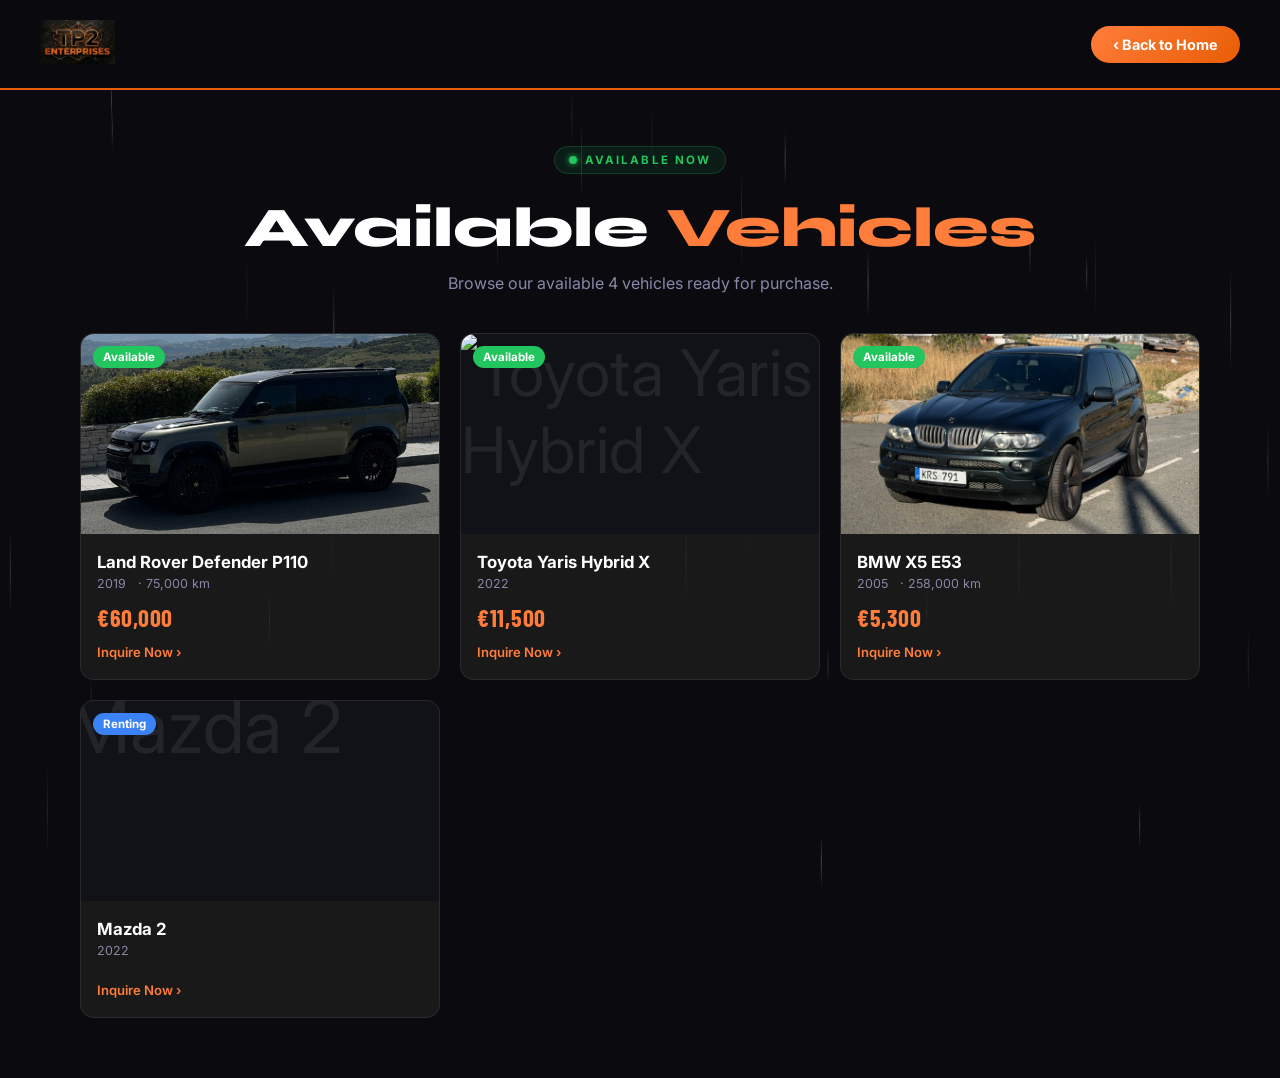
==== available.html @ eb1e7022 "Add Toyota Yaris Hybrid X 2022 to available for €11,500 Added to available page, main inventory pane" ====
<!DOCTYPE html>
<html lang="en">
<head>
  <meta charset="UTF-8" />
  <meta name="viewport" content="width=device-width, initial-scale=1.0" />
  <title>TP2</title>
  <link rel="icon" type="image/png" href="images/Zoomed.png" />
  <link href="https://fonts.googleapis.com/css2?family=Inter:wght@400;500;600;700;800&family=Syne:wght@700;800&family=Barlow+Condensed:wght@600;700;800&display=swap" rel="stylesheet" />
  <style>
    *, *::before, *::after { box-sizing: border-box; margin: 0; padding: 0; }
    :root {
      --brand: #e85d04;
      --brand-light: #ff7d3b;
      --dark: #0a0a0f;
      --dark-2: #111118;
      --dark-3: #1a1a24;
      --border: rgba(255,255,255,0.08);
      --text: #e8e8f0;
      --text-muted: #8888a8;
      --white: #ffffff;
      --radius: 14px;
    }
    html, body { background: var(--dark); color: var(--text); font-family: 'Inter', sans-serif; min-height: 100vh; }

    .page-wrapper { position: relative; z-index: 1; }

    /* Header */
    .top-bar {
      display: flex;
      align-items: center;
      justify-content: space-between;
      padding: 20px 40px;
      border-bottom: 2px solid #e85d04;
      background: rgba(10,10,15,0.95);
      backdrop-filter: blur(16px);
      position: sticky; top: 0; z-index: 10;
    }
    .top-logo img { height: 44px; width: auto; }
    .back-btn {
      display: inline-flex; align-items: center; gap: 8px;
      background: linear-gradient(135deg, var(--brand-light), var(--brand));
      color: #fff; font-weight: 700; font-size: 0.9rem;
      padding: 10px 22px; border-radius: 100px; text-decoration: none;
      transition: transform 0.2s, box-shadow 0.2s;
    }
    .back-btn:hover { transform: translateY(-2px); box-shadow: 0 6px 20px rgba(232,93,4,0.4); }

    /* Hero */
    .page-hero {
      text-align: center;
      padding: 56px 24px 40px;
    }
    .status-badge {
      display: inline-flex; align-items: center; gap: 8px;
      font-size: 0.72rem; font-weight: 700; text-transform: uppercase;
      letter-spacing: 0.18em; color: #22c55e;
      background: rgba(34,197,94,0.1); border: 1px solid rgba(34,197,94,0.2);
      padding: 6px 14px; border-radius: 100px; margin-bottom: 20px;
    }
    .status-dot { width: 8px; height: 8px; background: #22c55e; border-radius: 50%; box-shadow: 0 0 6px #22c55e; }
    .page-title { font-family: 'Syne', sans-serif; font-size: clamp(2.2rem, 5vw, 3.5rem); font-weight: 800; color: #fff; margin-bottom: 12px; }
    .page-title span { color: var(--brand-light); }
    .page-sub { font-size: 1rem; color: var(--text-muted); max-width: 500px; margin: 0 auto; }

    /* Grid */
    .cars-grid {
      display: grid;
      grid-template-columns: repeat(3, 1fr);
      gap: 20px;
      max-width: 1200px;
      margin: 0 auto;
      padding: 0 40px 60px;
    }
    .car-card {
      background: rgba(32,32,32,0.7);
      border: 1px solid var(--border);
      border-radius: var(--radius);
      overflow: hidden;
      text-decoration: none;
      color: inherit;
      transition: transform 0.25s, box-shadow 0.25s, border-color 0.25s;
      display: block;
    }
    .car-card:hover { transform: translateY(-4px); box-shadow: 0 16px 40px rgba(0,0,0,0.4); border-color: rgba(232,93,4,0.3); }
    .car-img {
      width: 100%; height: 200px;
      background: var(--dark-2);
      position: relative;
      overflow: hidden;
      display: flex; align-items: center; justify-content: center;
      font-size: 4rem;
      color: rgba(255,255,255,0.08);
    }
    .car-img img { width: 100%; height: 100%; object-fit: cover; display: block; }
    .car-avail-badge {
      position: absolute; top: 12px; left: 12px;
      background: #22c55e; color: #fff;
      font-size: 0.72rem; font-weight: 700;
      padding: 4px 10px; border-radius: 100px;
      z-index: 2;
    }
    .car-body { padding: 18px 16px; }
    .car-name { font-size: 1.05rem; font-weight: 700; color: var(--white); margin-bottom: 4px; }
    .car-meta { font-size: 0.78rem; color: var(--text-muted); margin-bottom: 12px; }
    .car-meta span { margin-right: 8px; }
    .car-price { font-family: 'Barlow Condensed', sans-serif; font-size: 1.5rem; font-weight: 700; color: var(--brand-light); letter-spacing: 0.03em; }
    .inquire-link {
      display: inline-flex; align-items: center; gap: 6px;
      margin-top: 12px;
      font-size: 0.82rem; font-weight: 600; color: var(--brand-light);
    }

    @media (max-width: 900px) { .cars-grid { grid-template-columns: repeat(2, 1fr); } }
    @media (max-width: 560px) { .cars-grid { grid-template-columns: 1fr; padding: 0 20px 40px; } .top-bar { padding: 16px 20px; } }
  </style>
</head>
<body>

  <div class="page-wrapper">
  <div class="top-bar">
    <a href="index.html" class="top-logo"><img src="images/Zoomed.png" alt="TP2 Enterprises" /></a>
    <a href="index.html" class="back-btn">‹ Back to Home</a>
  </div>

  <div class="page-hero">
    <div class="status-badge"><span class="status-dot"></span> Available Now</div>
    <h1 class="page-title">Available <span>Vehicles</span></h1>
    <p class="page-sub">Browse our available <span id="vehicleCount"></span> vehicles ready for purchase.</p>
  </div>

  <div class="cars-grid">

    <a href="index.html#contact" class="car-card">
      <div class="car-img">
        <span class="car-avail-badge">Available</span>
        <img src="images/IMG_4962.jpeg" alt="Land Rover Defender P110" style="object-position: center 75%; transform: scale(1.4); transform-origin: center 75%;" />
      </div>
      <div class="car-body">
        <div class="car-name">Land Rover Defender P110</div>
        <div class="car-meta"><span>2019</span> · <span>75,000 km</span></div>
        <div class="car-price">€60,000</div>
        <div class="inquire-link">Inquire Now ›</div>
      </div>
    </a>

    <a href="index.html#contact" class="car-card">
      <div class="car-img">
        <span class="car-avail-badge">Available</span>
        <img src="images/yaris-2022.jpeg" alt="Toyota Yaris Hybrid X" style="object-position: center 60%;" />
      </div>
      <div class="car-body">
        <div class="car-name">Toyota Yaris Hybrid X</div>
        <div class="car-meta"><span>2022</span></div>
        <div class="car-price">€11,500</div>
        <div class="inquire-link">Inquire Now ›</div>
      </div>
    </a>

    <a href="index.html#contact" class="car-card">
      <div class="car-img">
        <span class="car-avail-badge">Available</span>
        <img src="images/IMG_5364.jpeg" alt="BMW X5 E53" style="object-position: center 75%;" />
      </div>
      <div class="car-body">
        <div class="car-name">BMW X5 E53</div>
        <div class="car-meta"><span>2005</span> · <span>258,000 km</span></div>
        <div class="car-price">€5,300</div>
        <div class="inquire-link">Inquire Now ›</div>
      </div>
    </a>

    <a href="index.html#contact" class="car-card">
      <div class="car-img">
        <span class="car-avail-badge" style="background:#3b82f6;">Renting</span>
        <img src="images/IMG_3807.jpeg" alt="Mazda 2" style="object-position: 60% 65%; transform: scale(1.15); transform-origin: 60% 65%;" />
      </div>
      <div class="car-body">
        <div class="car-name">Mazda 2</div>
        <div class="car-meta"><span>2022</span></div>
        <div class="inquire-link">Inquire Now ›</div>
      </div>
    </a>

  </div>

  <script>
    document.getElementById('vehicleCount').textContent = document.querySelectorAll('.cars-grid .car-card').length;
  </script>
  </div><!-- /page-wrapper -->
  <canvas id="rainCanvas" style="position:fixed;inset:0;width:100%;height:100%;pointer-events:none;z-index:0;"></canvas>
  <script>
    const rainCanvas = document.getElementById("rainCanvas");
    if (window.innerWidth <= 768) { rainCanvas.style.display = "none"; } else {
    const ctx = rainCanvas.getContext("2d");
    const drops = [];
    const NUM = 40;
    function initCanvas() { rainCanvas.width = window.innerWidth; rainCanvas.height = window.innerHeight; }
    initCanvas();
    window.addEventListener("resize", initCanvas);
    for (let i = 0; i < NUM; i++) drops.push({ x: Math.random() * window.innerWidth, y: Math.random() * window.innerHeight, len: Math.random() * 80 + 40, speed: Math.random() * 1.2 + 0.4, opacity: Math.random() * 0.18 + 0.07 });
    function drawRain() {
      ctx.clearRect(0, 0, rainCanvas.width, rainCanvas.height);
      for (const d of drops) {
        const g = ctx.createLinearGradient(d.x, d.y, d.x, d.y + d.len);
        g.addColorStop(0, "rgba(255,255,255,0)");
        g.addColorStop(0.5, "rgba(255,255,255," + d.opacity + ")");
        g.addColorStop(1, "rgba(255,255,255,0)");
        ctx.beginPath(); ctx.moveTo(d.x, d.y); ctx.lineTo(d.x, d.y + d.len);
        ctx.strokeStyle = g; ctx.lineWidth = 1; ctx.stroke();
        d.y += d.speed;
        if (d.y > rainCanvas.height) { d.y = -d.len; d.x = Math.random() * window.innerWidth; }
      }
      requestAnimationFrame(drawRain);
    }
    drawRain();
    }
  </script>
</body>
</html>
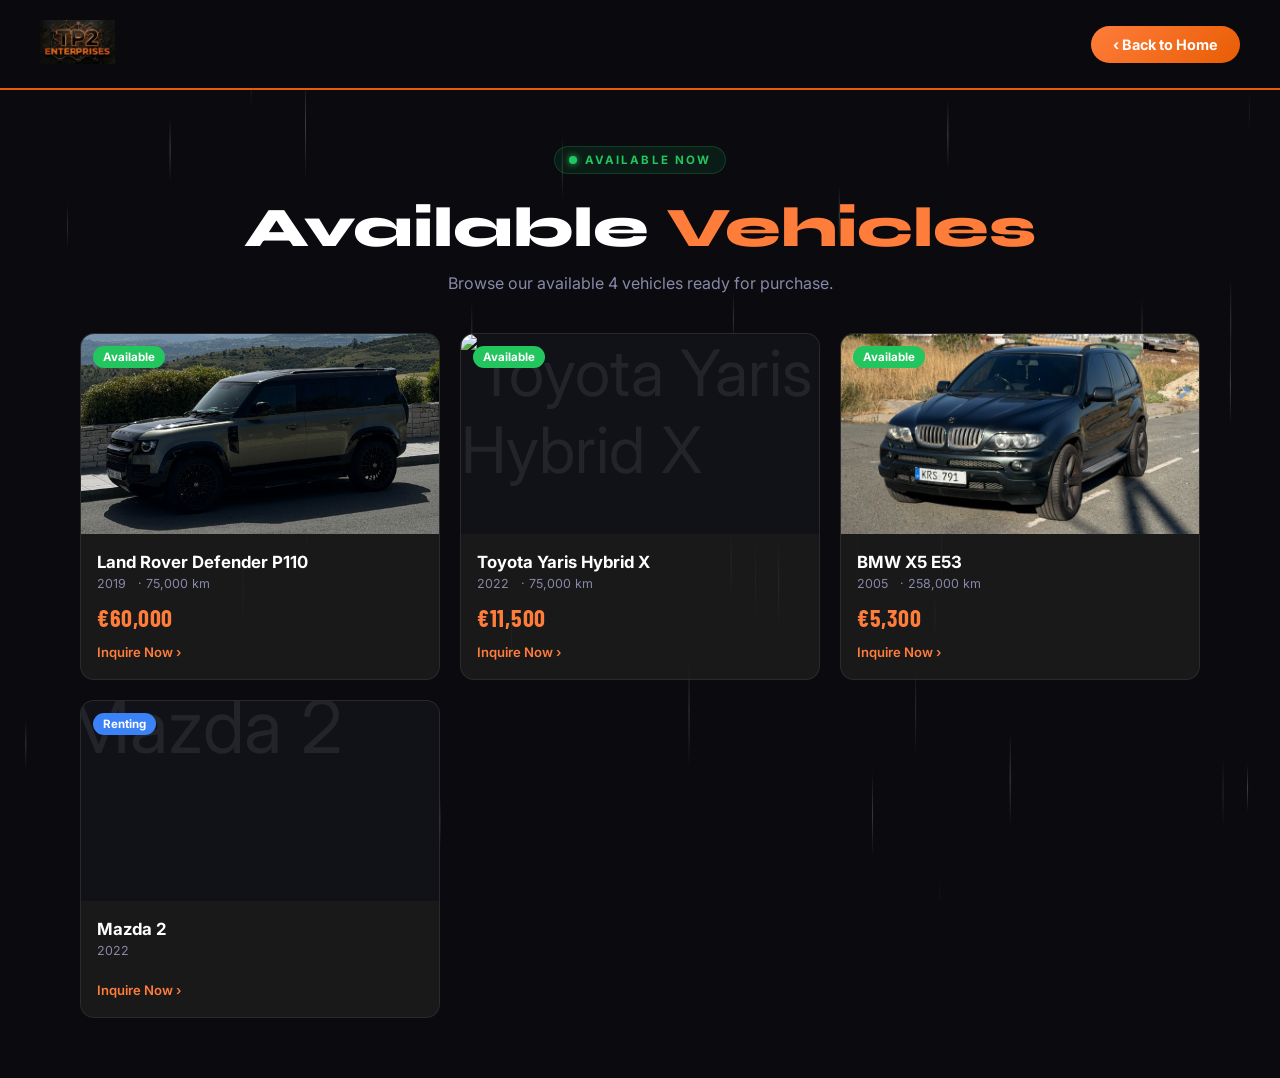
==== commit 955f2fac: "Add 75,000 km mileage to new Toyota Yaris 2022 Co-Authored-By: Claude Opus 4.8 <noreply@anthropic.co" ====
--- a/available.html
+++ b/available.html
@@ -150,7 +150,7 @@
       </div>
       <div class="car-body">
         <div class="car-name">Toyota Yaris Hybrid X</div>
-        <div class="car-meta"><span>2022</span></div>
+        <div class="car-meta"><span>2022</span> · <span>75,000 km</span></div>
         <div class="car-price">€11,500</div>
         <div class="inquire-link">Inquire Now ›</div>
       </div>
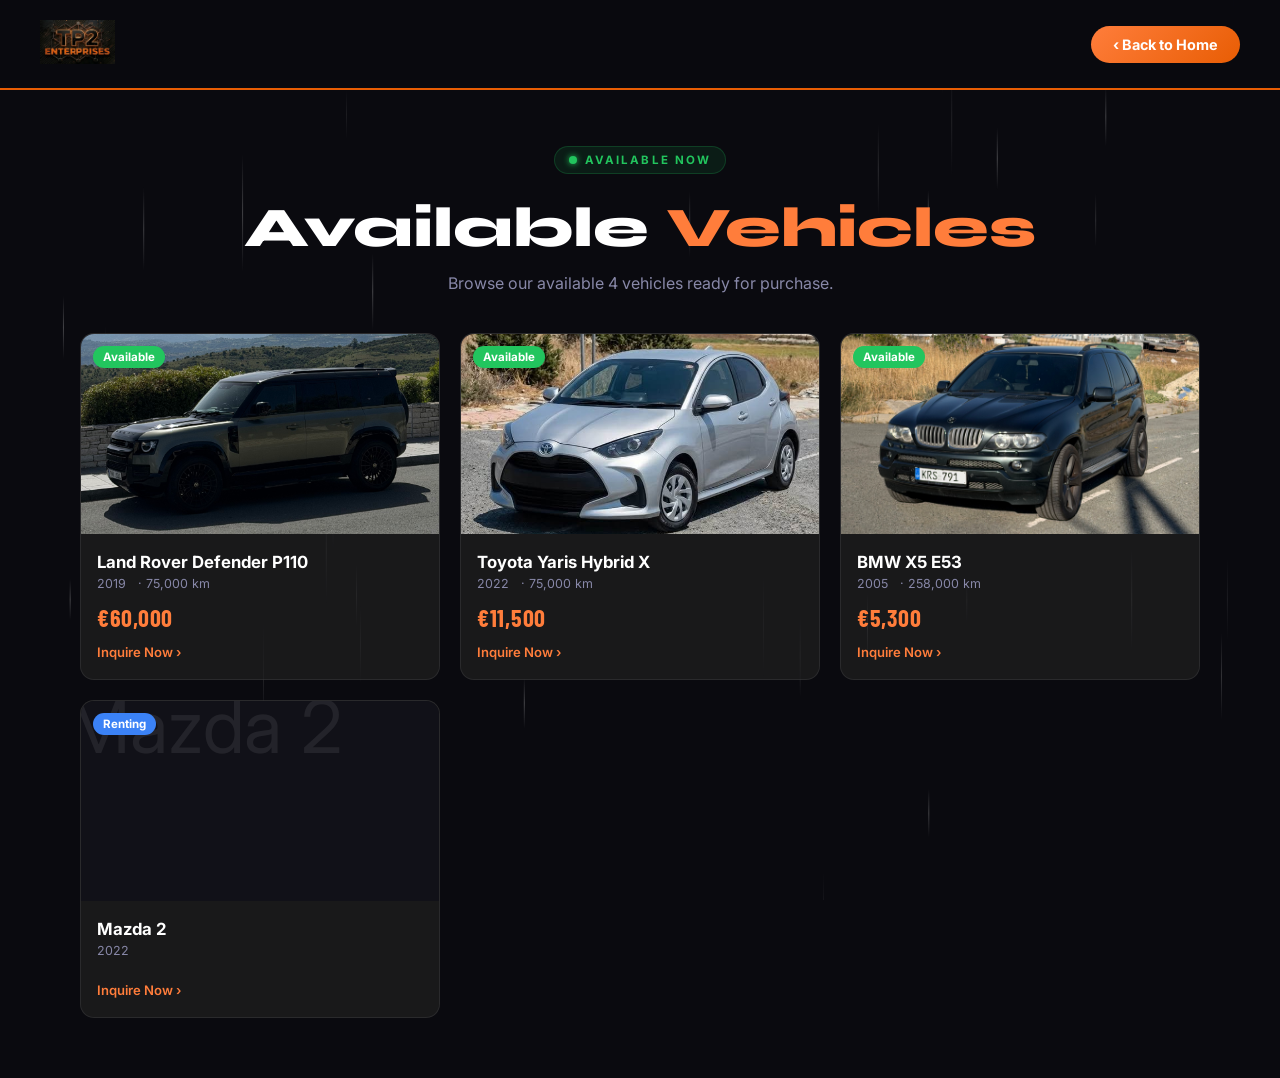
==== commit b02272c5: "Re-center Yaris 2022 image so the car is fully framed Co-Authored-By: Claude Opus 4.8 <noreply@anthr" ====
--- a/available.html
+++ b/available.html
@@ -146,7 +146,7 @@
     <a href="index.html#contact" class="car-card">
       <div class="car-img">
         <span class="car-avail-badge">Available</span>
-        <img src="images/yaris-2022.jpeg" alt="Toyota Yaris Hybrid X" style="object-position: center 60%;" />
+        <img src="images/yaris-2022.jpeg" alt="Toyota Yaris Hybrid X" style="object-position: center 45%;" />
       </div>
       <div class="car-body">
         <div class="car-name">Toyota Yaris Hybrid X</div>
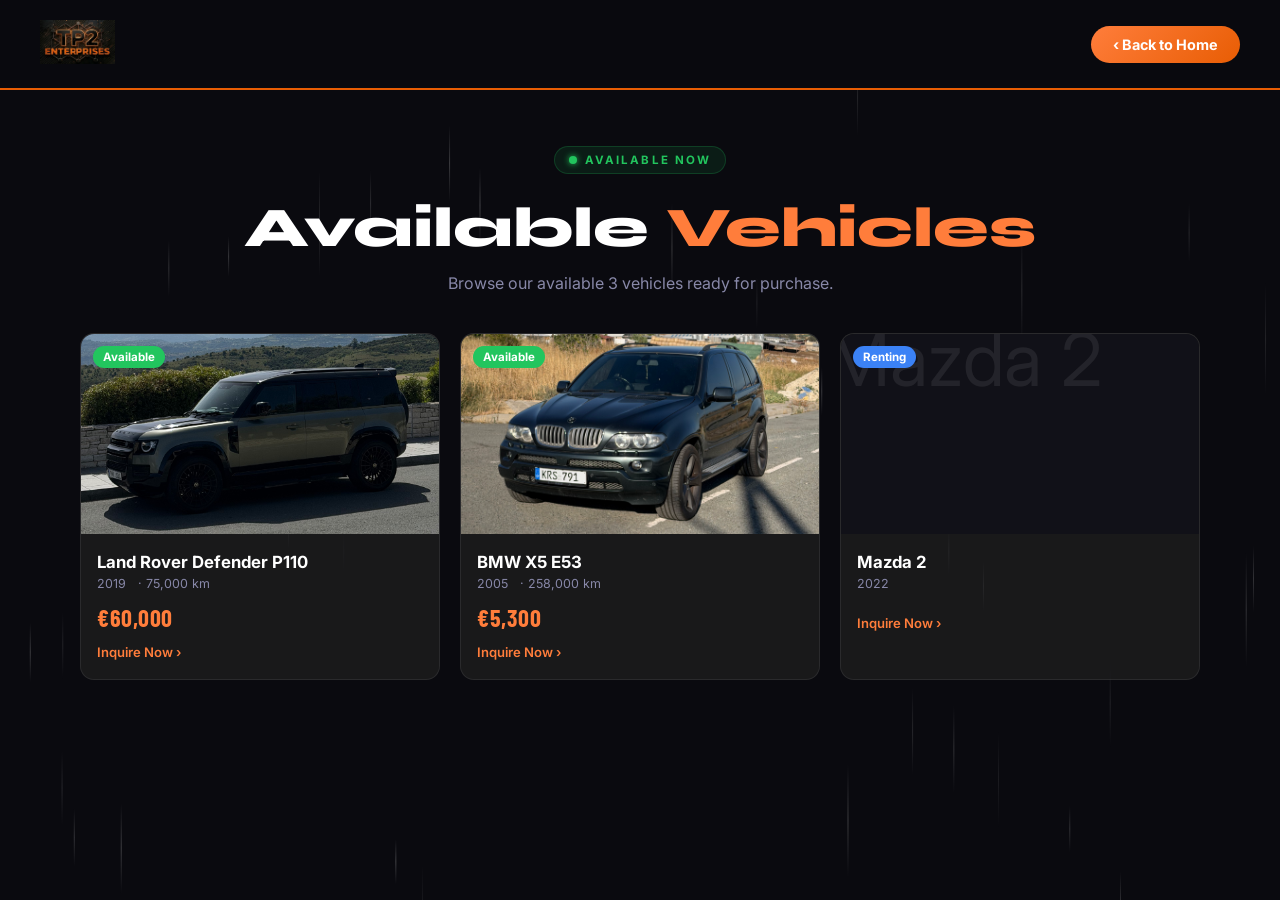
==== commit 691702b4: "Mark Toyota Yaris 2022 (75,000 km) as sold for €10,800 Moved from available to sold across available" ====
--- a/available.html
+++ b/available.html
@@ -139,19 +139,6 @@
         <div class="car-name">Land Rover Defender P110</div>
         <div class="car-meta"><span>2019</span> · <span>75,000 km</span></div>
         <div class="car-price">€60,000</div>
-        <div class="inquire-link">Inquire Now ›</div>
-      </div>
-    </a>
-
-    <a href="index.html#contact" class="car-card">
-      <div class="car-img">
-        <span class="car-avail-badge">Available</span>
-        <img src="images/yaris-2022.jpeg" alt="Toyota Yaris Hybrid X" style="object-position: center 45%;" />
-      </div>
-      <div class="car-body">
-        <div class="car-name">Toyota Yaris Hybrid X</div>
-        <div class="car-meta"><span>2022</span> · <span>75,000 km</span></div>
-        <div class="car-price">€11,500</div>
         <div class="inquire-link">Inquire Now ›</div>
       </div>
     </a>
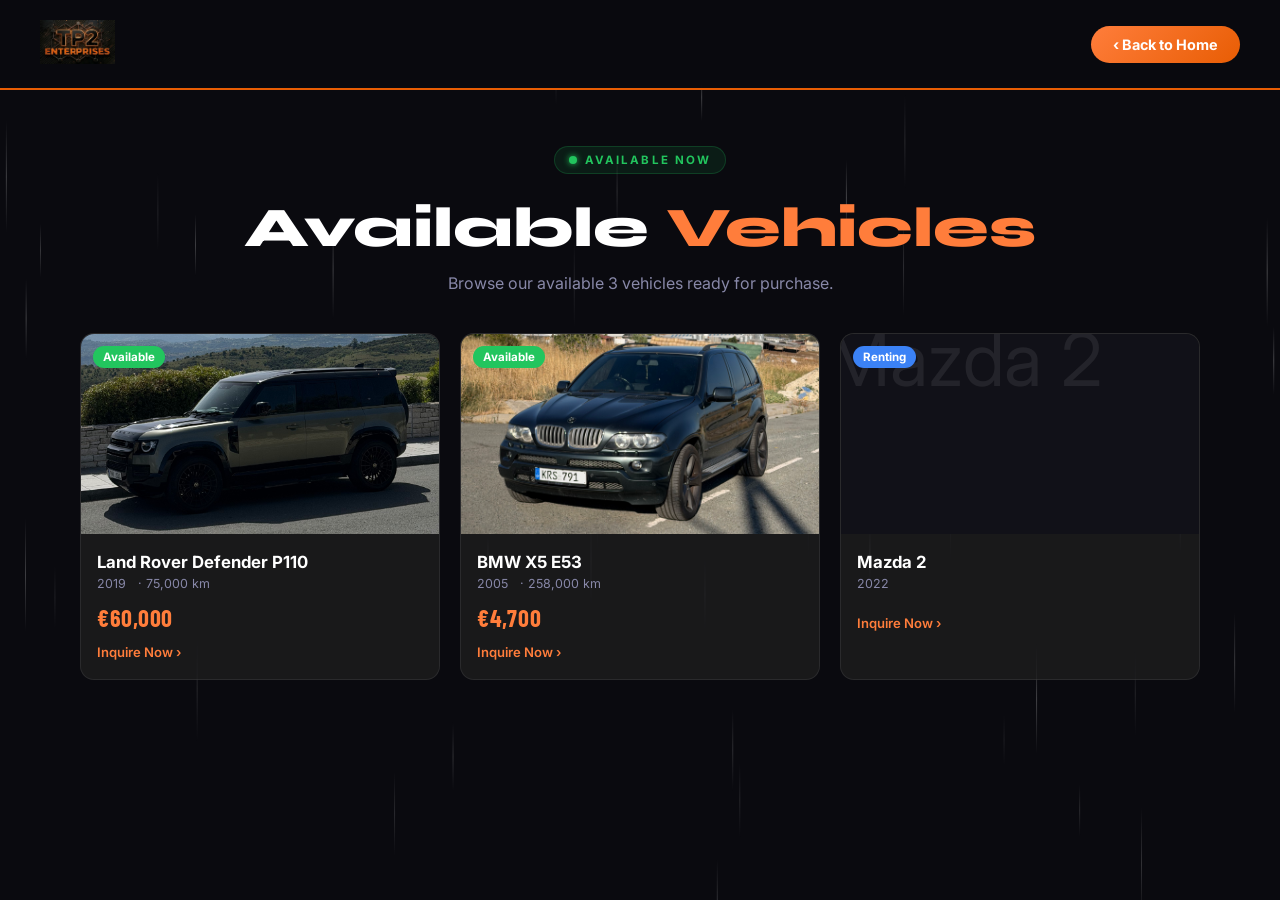
==== commit d2d94871: "Update BMW X5 E53 price to €4,700 Co-Authored-By: Claude Opus 4.8 <noreply@anthropic.com> Claude-Ses" ====
--- a/available.html
+++ b/available.html
@@ -151,7 +151,7 @@
       <div class="car-body">
         <div class="car-name">BMW X5 E53</div>
         <div class="car-meta"><span>2005</span> · <span>258,000 km</span></div>
-        <div class="car-price">€5,300</div>
+        <div class="car-price">€4,700</div>
         <div class="inquire-link">Inquire Now ›</div>
       </div>
     </a>
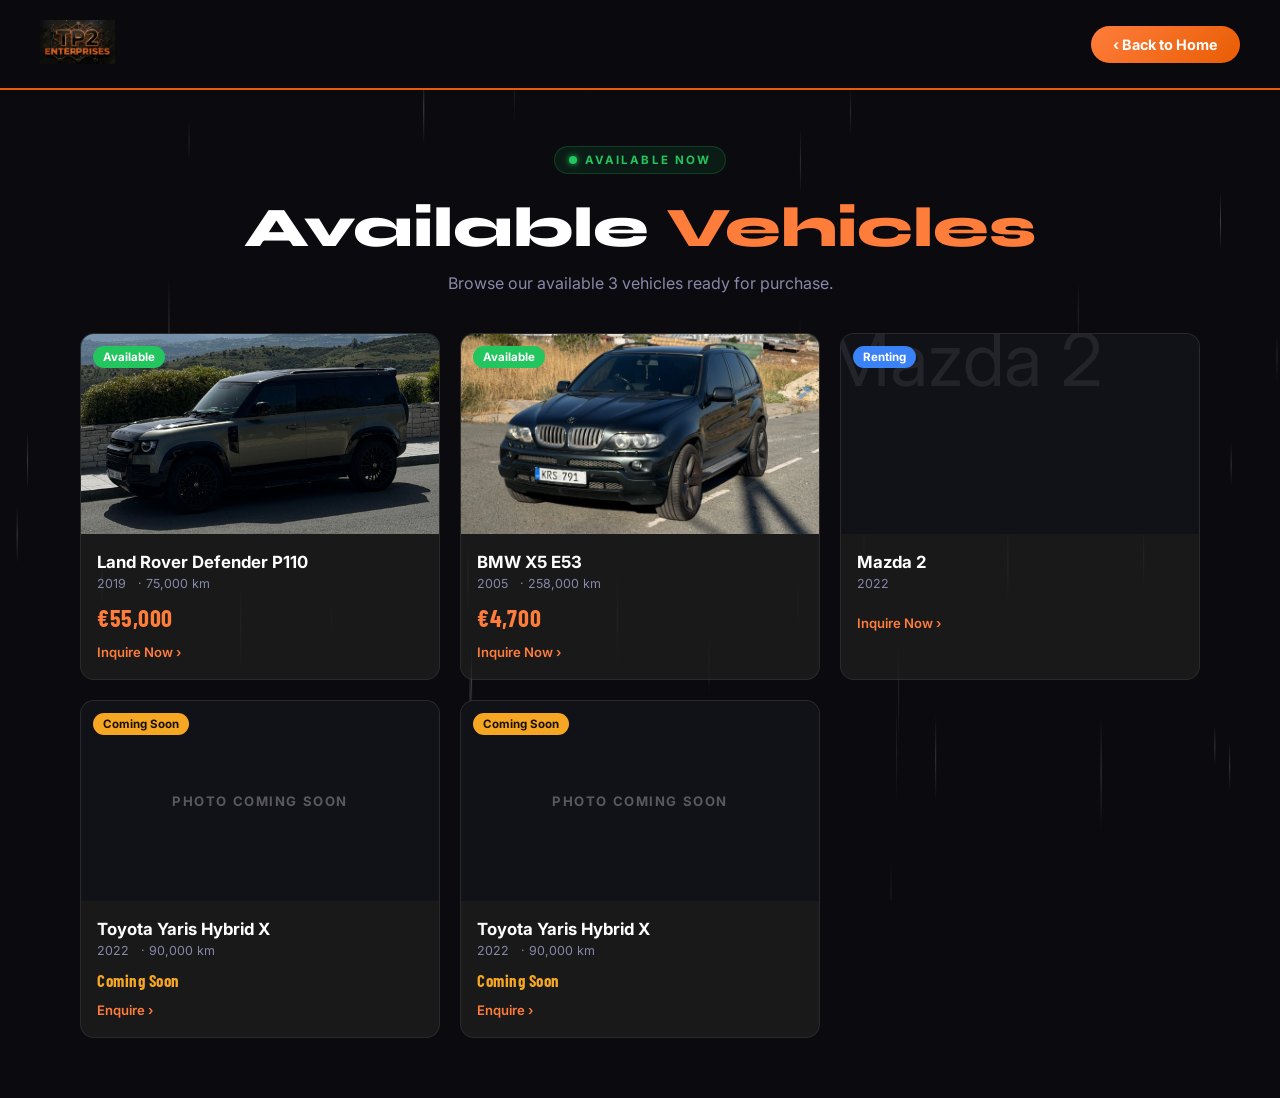
==== commit 69edd6e8: "Add two coming-soon Toyota Yaris Hybrid X 2022 (90,000 km); Defender to €55,000 Coming-soon cards us" ====
--- a/available.html
+++ b/available.html
@@ -138,7 +138,7 @@
       <div class="car-body">
         <div class="car-name">Land Rover Defender P110</div>
         <div class="car-meta"><span>2019</span> · <span>75,000 km</span></div>
-        <div class="car-price">€60,000</div>
+        <div class="car-price">€55,000</div>
         <div class="inquire-link">Inquire Now ›</div>
       </div>
     </a>
@@ -168,10 +168,36 @@
       </div>
     </a>
 
+    <a href="index.html#contact" class="car-card coming-soon">
+      <div class="car-img">
+        <span class="car-avail-badge" style="background:#f5a623;color:#1a1000;">Coming Soon</span>
+        <div style="color:rgba(255,255,255,0.3);font-size:0.82rem;font-weight:700;text-transform:uppercase;letter-spacing:0.12em;">Photo Coming Soon</div>
+      </div>
+      <div class="car-body">
+        <div class="car-name">Toyota Yaris Hybrid X</div>
+        <div class="car-meta"><span>2022</span> · <span>90,000 km</span></div>
+        <div class="car-price" style="color:#f5a623;font-size:1.05rem;">Coming Soon</div>
+        <div class="inquire-link">Enquire ›</div>
+      </div>
+    </a>
+
+    <a href="index.html#contact" class="car-card coming-soon">
+      <div class="car-img">
+        <span class="car-avail-badge" style="background:#f5a623;color:#1a1000;">Coming Soon</span>
+        <div style="color:rgba(255,255,255,0.3);font-size:0.82rem;font-weight:700;text-transform:uppercase;letter-spacing:0.12em;">Photo Coming Soon</div>
+      </div>
+      <div class="car-body">
+        <div class="car-name">Toyota Yaris Hybrid X</div>
+        <div class="car-meta"><span>2022</span> · <span>90,000 km</span></div>
+        <div class="car-price" style="color:#f5a623;font-size:1.05rem;">Coming Soon</div>
+        <div class="inquire-link">Enquire ›</div>
+      </div>
+    </a>
+
   </div>
 
   <script>
-    document.getElementById('vehicleCount').textContent = document.querySelectorAll('.cars-grid .car-card').length;
+    document.getElementById('vehicleCount').textContent = document.querySelectorAll('.cars-grid .car-card:not(.coming-soon)').length;
   </script>
   </div><!-- /page-wrapper -->
   <canvas id="rainCanvas" style="position:fixed;inset:0;width:100%;height:100%;pointer-events:none;z-index:0;"></canvas>
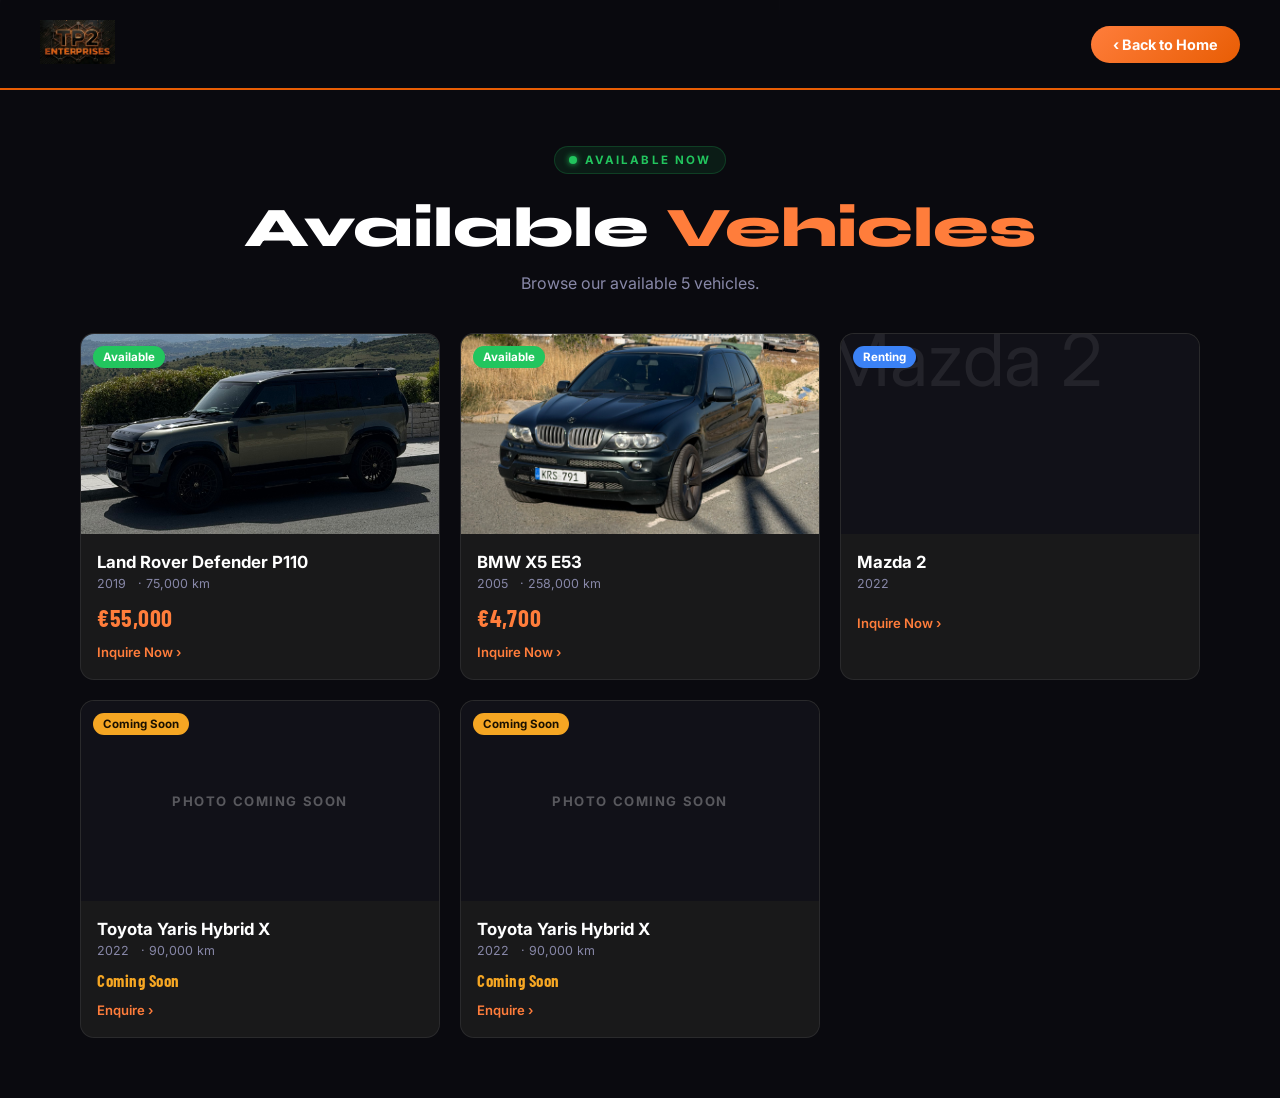
==== commit 3542de36: "Include coming-soon Yaris in available count (now 5) Count all cards (5), update main panel count an" ====
--- a/available.html
+++ b/available.html
@@ -125,7 +125,7 @@
   <div class="page-hero">
     <div class="status-badge"><span class="status-dot"></span> Available Now</div>
     <h1 class="page-title">Available <span>Vehicles</span></h1>
-    <p class="page-sub">Browse our available <span id="vehicleCount"></span> vehicles ready for purchase.</p>
+    <p class="page-sub">Browse our available <span id="vehicleCount"></span> vehicles.</p>
   </div>
 
   <div class="cars-grid">
@@ -197,7 +197,7 @@
   </div>
 
   <script>
-    document.getElementById('vehicleCount').textContent = document.querySelectorAll('.cars-grid .car-card:not(.coming-soon)').length;
+    document.getElementById('vehicleCount').textContent = document.querySelectorAll('.cars-grid .car-card').length;
   </script>
   </div><!-- /page-wrapper -->
   <canvas id="rainCanvas" style="position:fixed;inset:0;width:100%;height:100%;pointer-events:none;z-index:0;"></canvas>
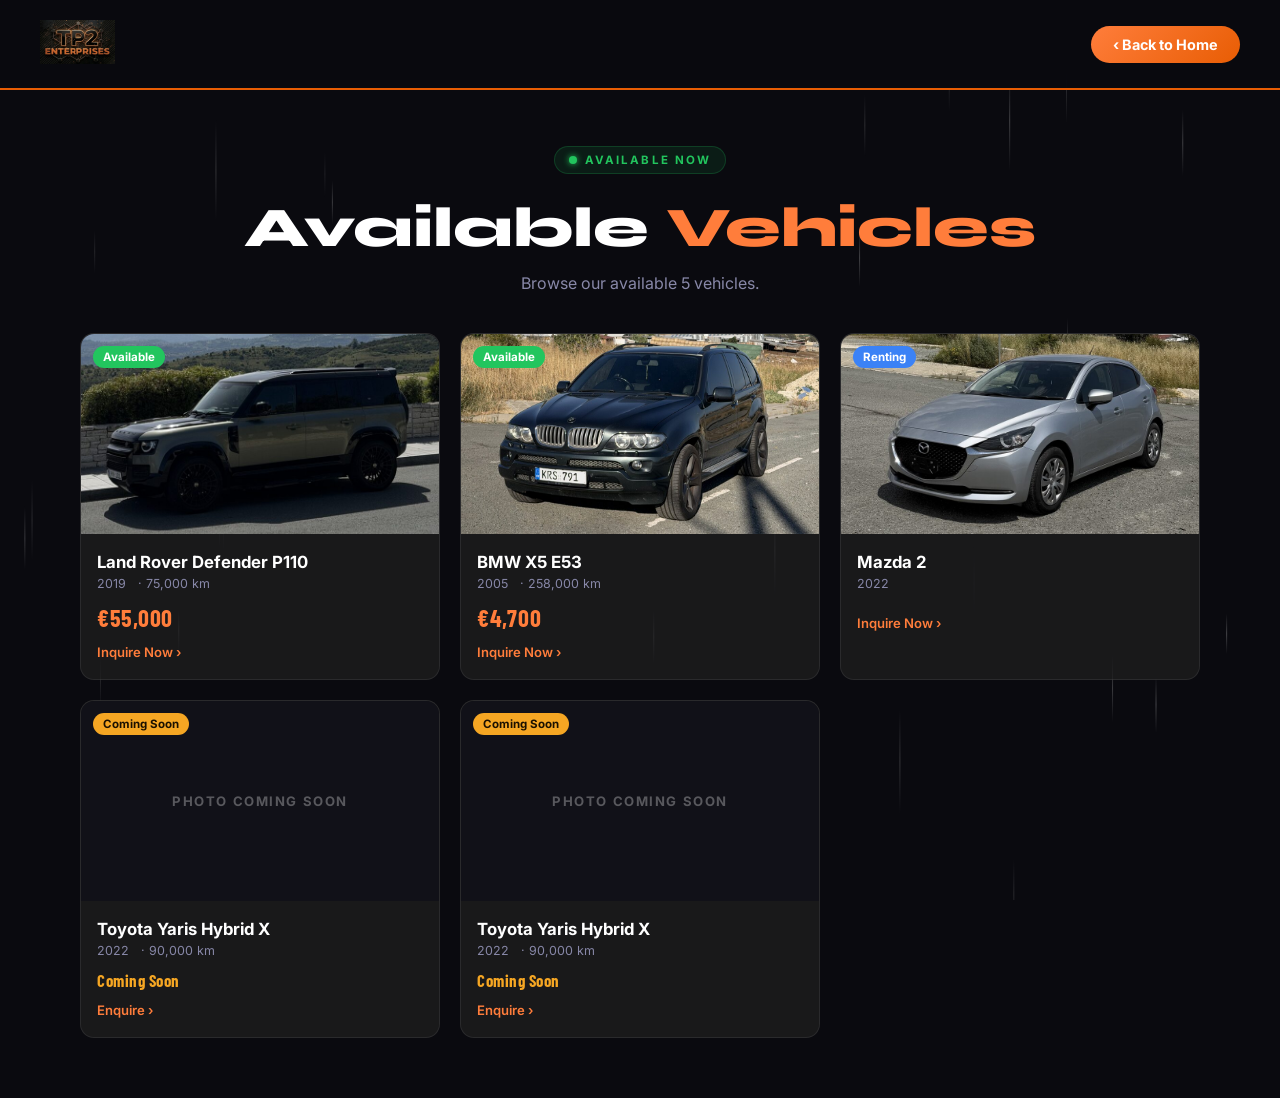
==== commit 533c3571: "Optimize images: 54MB -> 3MB, add lazy loading Resize all photos to max 1400px long edge at quality " ====
--- a/available.html
+++ b/available.html
@@ -118,7 +118,7 @@
 
   <div class="page-wrapper">
   <div class="top-bar">
-    <a href="index.html" class="top-logo"><img src="images/Zoomed.png" alt="TP2 Enterprises" /></a>
+    <a href="index.html" class="top-logo"><img loading="lazy" decoding="async" src="images/Zoomed.png" alt="TP2 Enterprises" /></a>
     <a href="index.html" class="back-btn">‹ Back to Home</a>
   </div>
 
@@ -133,7 +133,7 @@
     <a href="index.html#contact" class="car-card">
       <div class="car-img">
         <span class="car-avail-badge">Available</span>
-        <img src="images/IMG_4962.jpeg" alt="Land Rover Defender P110" style="object-position: center 75%; transform: scale(1.4); transform-origin: center 75%;" />
+        <img loading="lazy" decoding="async" src="images/IMG_4962.jpeg" alt="Land Rover Defender P110" style="object-position: center 75%; transform: scale(1.4); transform-origin: center 75%;" />
       </div>
       <div class="car-body">
         <div class="car-name">Land Rover Defender P110</div>
@@ -146,7 +146,7 @@
     <a href="index.html#contact" class="car-card">
       <div class="car-img">
         <span class="car-avail-badge">Available</span>
-        <img src="images/IMG_5364.jpeg" alt="BMW X5 E53" style="object-position: center 75%;" />
+        <img loading="lazy" decoding="async" src="images/IMG_5364.jpeg" alt="BMW X5 E53" style="object-position: center 75%;" />
       </div>
       <div class="car-body">
         <div class="car-name">BMW X5 E53</div>
@@ -159,7 +159,7 @@
     <a href="index.html#contact" class="car-card">
       <div class="car-img">
         <span class="car-avail-badge" style="background:#3b82f6;">Renting</span>
-        <img src="images/IMG_3807.jpeg" alt="Mazda 2" style="object-position: 60% 65%; transform: scale(1.15); transform-origin: 60% 65%;" />
+        <img loading="lazy" decoding="async" src="images/IMG_3807.jpeg" alt="Mazda 2" style="object-position: 60% 65%; transform: scale(1.15); transform-origin: 60% 65%;" />
       </div>
       <div class="car-body">
         <div class="car-name">Mazda 2</div>
